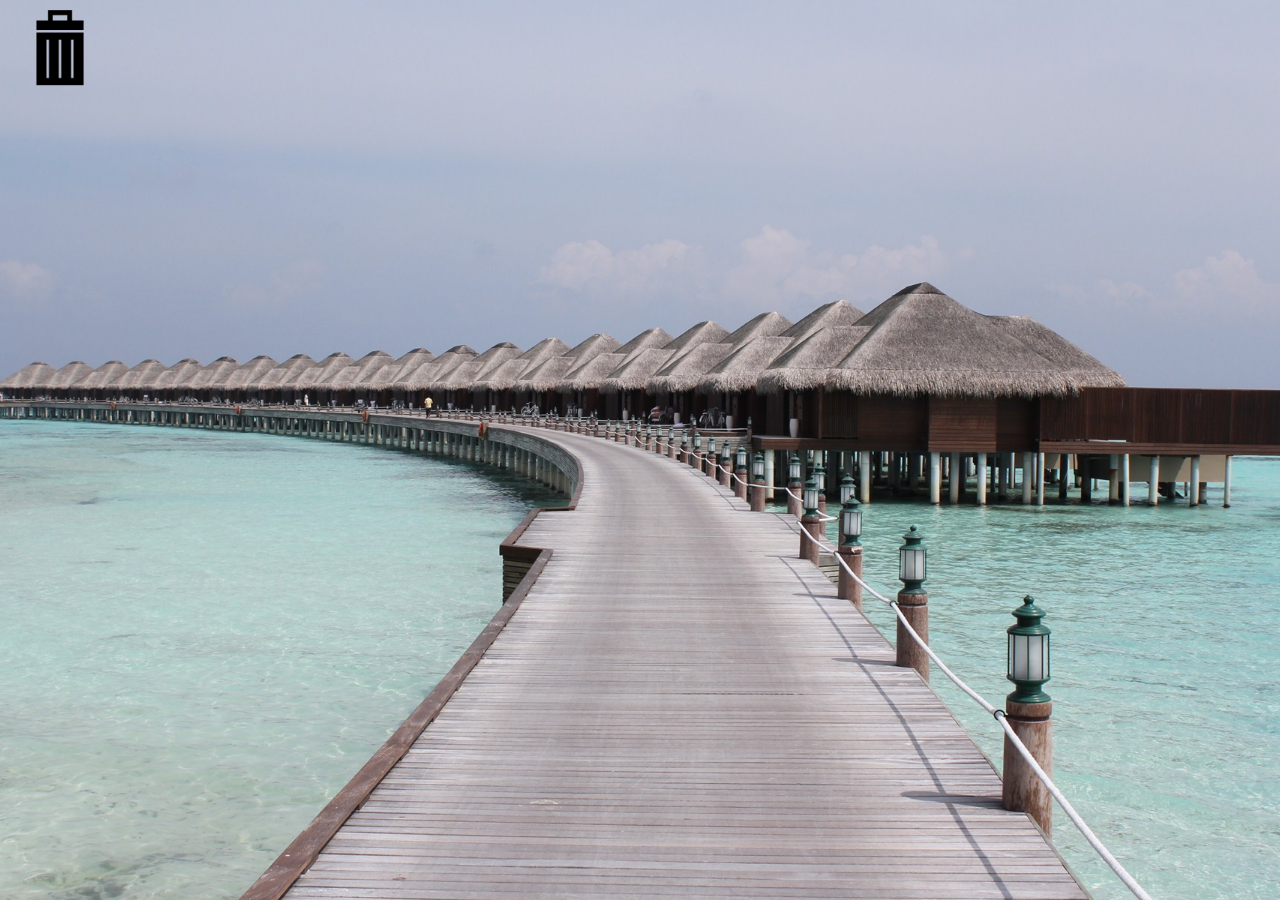
==== 项目-桌面（数据操作）/index.html @ 20439110 "桌面-数据操作" ====
<!DOCTYPE html>
<html>
<head>
<meta charset="UTF-8">

<link rel="stylesheet" type="text/css" href="css/index.css"/>

<title></title>
</head>
<body>
<div id="bg"></div>
<header class="info"></header>
<div id="files">
	<div class="file" id="trash"></div>
</div>
<ul id="conTextMenu">
	<!--<li style="border-bottom-color:red;">
		<p>新建(W)</p>
		<ul class="subMenu">
			<li><p id="newFile">文件夹</p></li>
			<li><p>快捷方式</p></li>
			<li><p>文本文档</p></li>
		</ul>
	</li>
	<li>
		<p>刷新(E)</p>
	</li>
	<li style="border-bottom-color:red;">
		<p>排序方式(O)</p>
		<ul class="subMenu">
			<li><p id="nameSort">根据名称排序</p></li>
			<li><p id="timeSort">根据时间排序</p></li>
			<li><p id="typeSort">根据类型排序</p></li>
		</ul>
	</li>
	<li>
		<p><label for="fileBtn" style="display: block;">上传文件</label></p>
	</li>
	<li>
		<p id="changeBg">个性化(R)</p>
	</li>-->
</ul>	
<ul id="subMenu">
	<!--<li>重命名</li>
	<li>删除</li>-->
</ul>

<!--打开文件-->
<div id="fileDetail">
	<div></div>
	<a href="javascript:;" class="fileDetailCols">X</a>
</div>

<input type="file" id="fileBtn" style="display: none;">
</body>

<script src="js/m.touchTap.js" type="text/javascript"></script>
<script src="js/data.js" type="text/javascript"></script>
<script src="js/pinyin.js" type="text/javascript"></script>
<script src="js/index.js" type="text/javascript"></script>
</html>
---- 项目-桌面（数据操作）/css/index.css ----
body,
p {
	margin:0;
}
body {
	-webkit-user-select: none;
	-moz-user-select: none;
	user-select: none;
}
ul {
	margin:0;
	padding:0;
	list-style:none;
}
#bg {
	position: fixed;
	left: 0;
	top: 0;
	width: 100%;
	height: 100%;
	background: url('../img/bg/1.jpg')  no-repeat center center;
	background-size: cover;
	z-index:-999;
}

#subMenu,
#conTextMenu {
	display:none;
	position:fixed;
	left:50px;
	top:100px;
	width:150px;
	padding:10px 5px;
	text-indent: 15px;
	color:#fff;
	background: rgba(0,0,0,0.5);
}
#subMenu,
#conTextMenu li:hover {
	background:indianred;
}
#subMenu li {
	position: relative;
	font: 14px/28px "宋体";
	border-bottom: 1px solid #eee;
	padding: 0 10px;
}
#conTextMenu li {
	position: relative;
	font: 14px/28px "宋体";
	border-bottom: 1px solid #eee;
	padding: 0 10px;
}
#conTextMenu ul {
	display: none;
	position: absolute;
	left: 150px;
	top: 0;
	width: 130px;
	padding:5px 5px;
	background: rgba(0,0,0,0.6);
}
#files {
	position: fixed;
	left: 0;
	top: 0;
	width: 100%;
	height: 100%;
}
.file {
	box-sizing: border-box;
	position: absolute;
	padding: 5px;
	width: 120px;
	height: 100px;
	text-align: center;
	border: 1px solid transparent;
	z-index: 1;
}
.file p {
	white-space: nowrap;
	text-overflow: ellipsis;
	overflow: hidden;
	font: 14px/30px Arial,"宋体";
	color: #fff;
}
.file .img {
	margin: 0 auto;
	width: 59px;
	height: 51px;
	background: no-repeat center;
	background-size: cover;
}
.file input {
	display: none;
	box-sizing: border-box;
	width: 100%;
	height: 30px;
	font: 14px/30px Arial,"宋体";
	border: none;
	text-align: center;
}
.file.hover {
	background: rgba(255, 255, 255, .1);
	border: 1px solid rgba(255, 255, 255, .5);
}
.file.active {
	background: rgba(255, 255, 255, .2);
	border: 1px solid rgba(255, 255, 255, .8);
}
.file.hover.active {
	background: rgba(255, 255, 0, .2);
	border: 1px solid rgba(255, 255, 255, .8);
}
#trash {
	left: 0;
	top: 0;
	background: url('../img/img/trash.png') no-repeat center bottom;
	background-size: contain;
}
#trash.hover {
	border-color: transparent;
	background-image: url('../img/img/open.png')
}

.selectArea {
	position: fixed;
	box-sizing: border-box;
	background: rgba(0, 0, 255, .1);
	border: 1px solid rgba(0, 0, 255, .5);
}
.info {
	position: fixed;
	left: 50%;
	top: -50px;
	width: 500px;
	height: 50px;
	margin:0 0 0 -250px;
	font: 30px/50px "宋体";
	text-align: center;
	background: rgba(0,0,0,.3);
	color:#fff;
	border-radius: 0 0 10px 10px;
	z-index:9999;
}

/*上传文件部分*/
#fileDetail {
	position: fixed;
	left: 0;
	top: 0;
	width: 100%;
	height: 100%;
	background: rgba(0,0,0,.8);
	display: none;
}
.fileDetailCols {
	position: absolute;
	right: 20px;
	top: 20px;
	font-size: 40px;
	color: #fff;
	text-decoration: none;
}
#fileDetail p {
	margin: 5px auto;
	width: 70%;
	color: #fff;
	font: 14px/30px "宋体";
}
#fileDetail img,
#fileDetail video,
#fileDetail audio {
	margin: 30px auto;
	display: block;
}
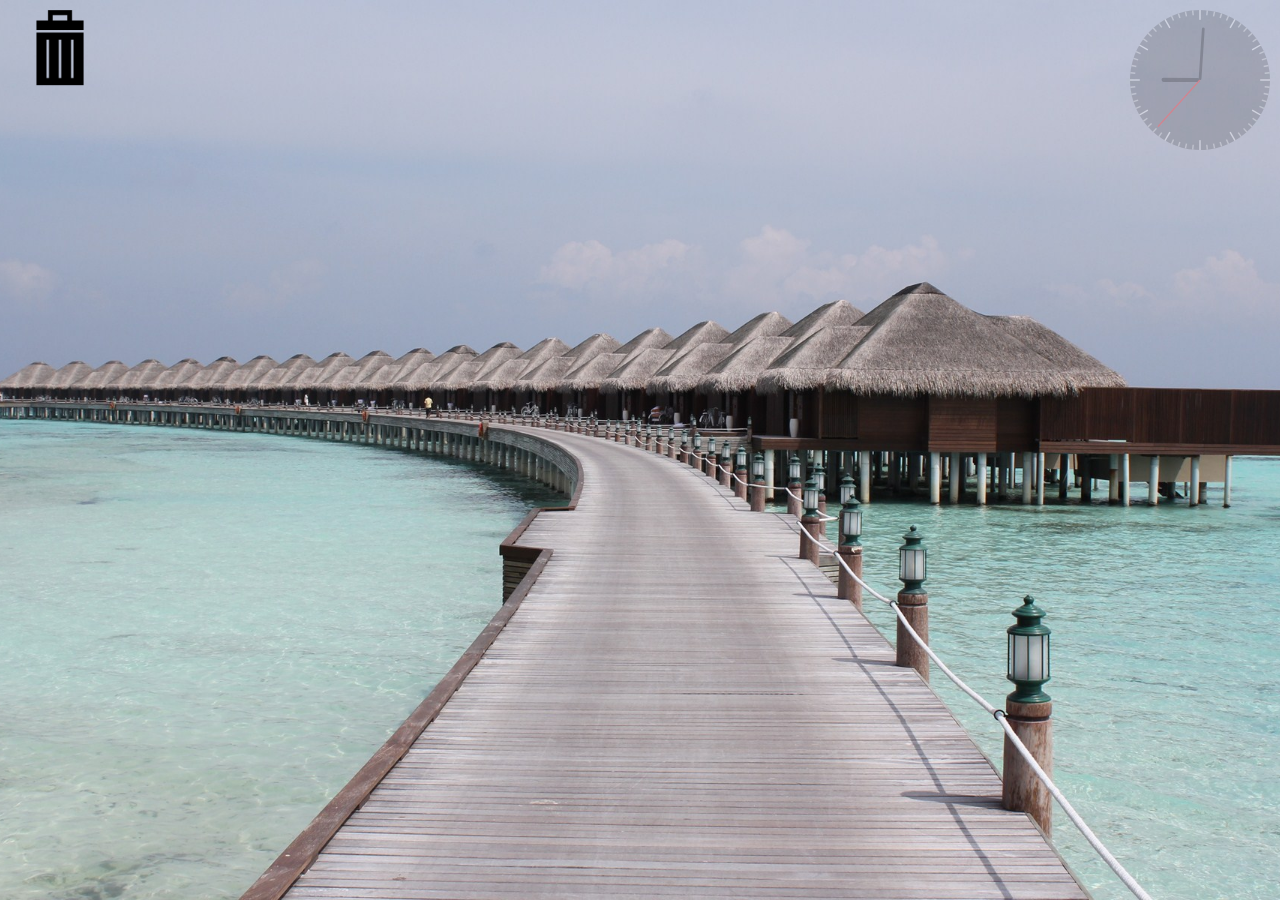
==== commit 50da7596: "修改" ====
--- a/项目-桌面（数据操作）/index.html
+++ b/项目-桌面（数据操作）/index.html
@@ -4,7 +4,7 @@
 <meta charset="UTF-8">
 
 <link rel="stylesheet" type="text/css" href="css/index.css"/>
-
+<link rel="stylesheet" type="text/css" href="css/clock.css"/>
 <title></title>
 </head>
 <body>
@@ -13,37 +13,8 @@
 <div id="files">
 	<div class="file" id="trash"></div>
 </div>
-<ul id="conTextMenu">
-	<!--<li style="border-bottom-color:red;">
-		<p>新建(W)</p>
-		<ul class="subMenu">
-			<li><p id="newFile">文件夹</p></li>
-			<li><p>快捷方式</p></li>
-			<li><p>文本文档</p></li>
-		</ul>
-	</li>
-	<li>
-		<p>刷新(E)</p>
-	</li>
-	<li style="border-bottom-color:red;">
-		<p>排序方式(O)</p>
-		<ul class="subMenu">
-			<li><p id="nameSort">根据名称排序</p></li>
-			<li><p id="timeSort">根据时间排序</p></li>
-			<li><p id="typeSort">根据类型排序</p></li>
-		</ul>
-	</li>
-	<li>
-		<p><label for="fileBtn" style="display: block;">上传文件</label></p>
-	</li>
-	<li>
-		<p id="changeBg">个性化(R)</p>
-	</li>-->
-</ul>	
-<ul id="subMenu">
-	<!--<li>重命名</li>
-	<li>删除</li>-->
-</ul>
+<ul class="conTextMenu"></ul>	
+<ul class="subMenu"></ul>
 
 <!--打开文件-->
 <div id="fileDetail">
@@ -52,10 +23,40 @@
 </div>
 
 <input type="file" id="fileBtn" style="display: none;">
+
+<!--时钟-->
+<div class="roundClock">
+	<div class="roundKedu"></div>
+	<div class="roundHours"></div>
+	<div class="roundMinutes"></div>
+	<div class="roundSeconds"></div>
+	<div class="roundIcons"></div>
+</div>	
+<!--日历-->
+<div id='calendar'> 
+	<strong id= "showM"></strong>
+	<p>
+	    <select id="yearSelect"></select>
+	    <select id="monthSelect"></select>
+	</p>
+	<table border="1" width="100%"style="border-collapse: collapse;">
+		<thead>
+			<th>日</th>
+			<th>一</th>
+			<th>二</th>
+			<th>三</th>
+			<th>四</th>
+			<th>五</th>
+			<th>六</th>
+		</thead>
+		<tbody></tbody>
+	</table>
+</div>
 </body>
 
 <script src="js/m.touchTap.js" type="text/javascript"></script>
 <script src="js/data.js" type="text/javascript"></script>
 <script src="js/pinyin.js" type="text/javascript"></script>
+<script src="js/clock.js" type="text/javascript"></script>
 <script src="js/index.js" type="text/javascript"></script>
 </html>
--- a/项目-桌面（数据操作）/css/index.css
+++ b/项目-桌面（数据操作）/css/index.css
@@ -23,8 +23,8 @@
 	z-index:-999;
 }
 
-#subMenu,
-#conTextMenu {
+.subMenu,
+.conTextMenu {
 	display:none;
 	position:fixed;
 	left:50px;
@@ -34,24 +34,21 @@
 	text-indent: 15px;
 	color:#fff;
 	background: rgba(0,0,0,0.5);
+	box-shadow: 3px 3px 3px #000;
 }
-#subMenu,
-#conTextMenu li:hover {
-	background:indianred;
-}
-#subMenu li {
+.subMenu li {
 	position: relative;
 	font: 14px/28px "宋体";
 	border-bottom: 1px solid #eee;
 	padding: 0 10px;
 }
-#conTextMenu li {
+.conTextMenu li {
 	position: relative;
 	font: 14px/28px "宋体";
 	border-bottom: 1px solid #eee;
 	padding: 0 10px;
 }
-#conTextMenu ul {
+.conTextMenu ul {
 	display: none;
 	position: absolute;
 	left: 150px;
@@ -59,6 +56,9 @@
 	width: 130px;
 	padding:5px 5px;
 	background: rgba(0,0,0,0.6);
+}
+.menuActive  {
+	background:indianred;
 }
 #files {
 	position: fixed;
--- a/项目-桌面（数据操作）/css/clock.css
+++ b/项目-桌面（数据操作）/css/clock.css
@@ -0,0 +1,117 @@
+@charset "utf-8";
+.roundClock{
+	width:200px;
+	height:200px;
+	border-radius:50%;		
+	margin:50px auto;
+	position:fixed;
+	right:-20px;
+	top:-70px;	
+	transform: scale(.7);
+	opacity:.3;
+	transition: 1s;
+}
+.roundKedu {
+	position: relative;
+	width: 200px;
+	height: 200px;
+}
+.roundKedu span {
+	position:absolute;
+	top:0;
+	left:99px;
+	width:2px;
+	height:7px;
+	transform-origin:center 100px;
+	background:#ccc;
+}
+.roundKedu span:nth-of-type(5n + 1){
+	height: 14px;
+	background: #fff;				// 每五根长度是相对长的,即每小时
+}
+.roundHours {
+	position:absolute;
+	top:45px;
+	left:97px;
+	width:6px;
+	height:55px;
+	background: #000;
+	transform-origin: bottom;
+	border-radius: 3px;
+}
+.roundMinutes {
+	position:absolute;
+	top:25px;
+	left:98px;
+	width: 4px;
+	height: 75px;
+	background: #000;
+	transform-origin: bottom;
+	border-radius: 3px;
+}
+.roundSeconds {
+	position:absolute;
+	top:10px;
+	left:99px;
+	width:2px;
+	height:90px;
+	background: red;
+	transform-origin: bottom;
+	border-radius: 3px;
+}
+.roundIcons {
+	position: absolute;
+	left:0px;
+	top:0px;
+	width:200px;
+	height:200px;
+	background: rgba(0,0,0,.5) ;
+	border-radius: 50%;
+	z-index:-1;
+}
+
+#calendar {
+	position: fixed;
+	right:0;
+	bottom:-300px;
+	background:rgba(0,0,0,.5);
+	width:400px;
+	color:#fff;
+}
+#calendar th {
+	text-align:center;
+	padding:5px;
+}
+#calendar table {
+	margin-top:50px;
+}
+#calendar td {
+	text-align:center;
+	padding:5px;
+}
+#calendar td:hover {
+	border:1px solid red;
+}
+#calendar #showM {
+	font:30px/50px '宋体';
+	height:50px;
+	position:absolute;
+	right:0;
+}
+#calendar p {
+	height:20px;
+}
+#calendar select {
+	position:absolute;
+	right:0;
+	top:45px;
+	background:none;
+	outline:none;
+	border-radius:5px;
+}
+#calendar #yearSelect {
+	right:60px;
+}
+#calendar #monthSelect {
+	right:5px;
+}
